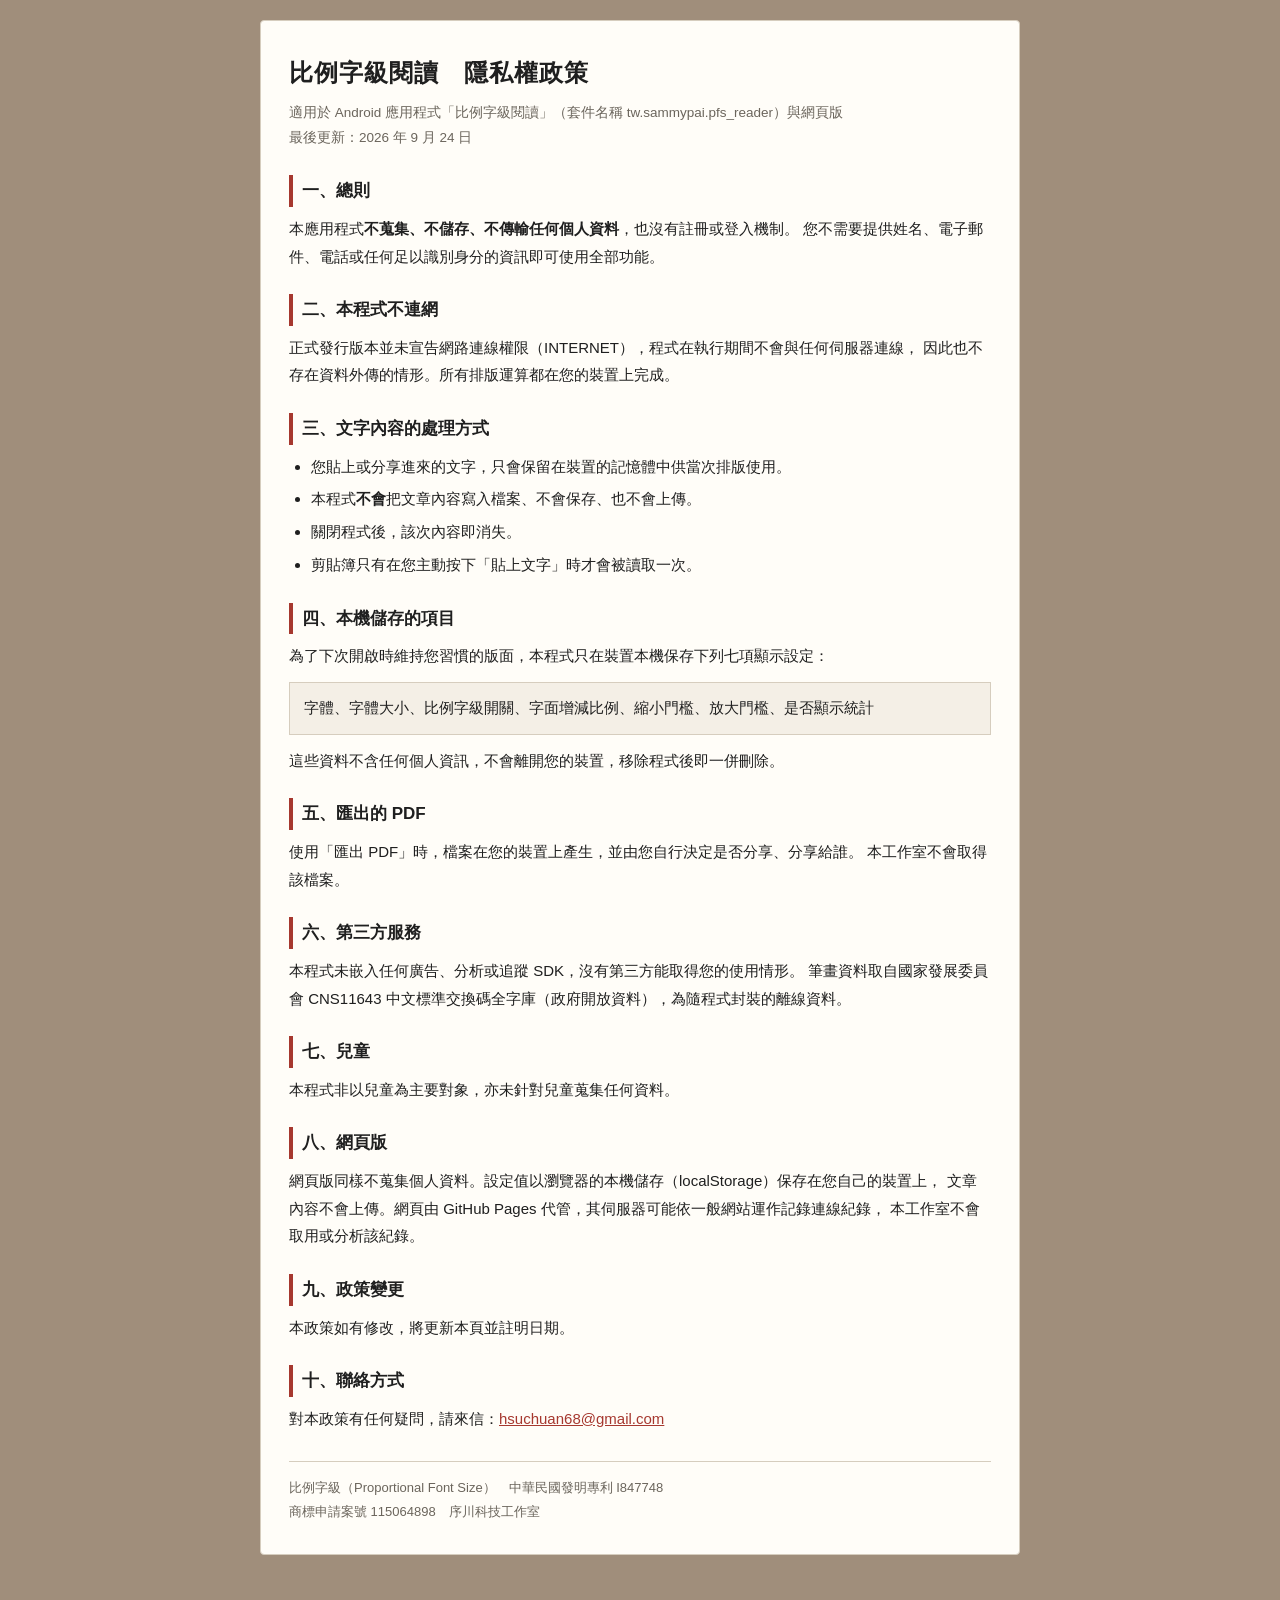
==== privacy/index.html @ 60777ffc "新增隱私權政策頁（Google Play 上架必要）" ====
<!DOCTYPE html><html lang="zh-Hant"><head><meta charset="UTF-8">
<meta name="viewport" content="width=device-width, initial-scale=1.0">
<title>比例字級閱讀　隱私權政策</title>
<style>
*{box-sizing:border-box;margin:0;padding:0}
body{background:#a08e7b;color:#1f1f1f;line-height:1.85;
     font-family:"Microsoft JhengHei","PingFang TC","Noto Sans TC",sans-serif;padding:20px 16px 48px}
.wrap{max-width:760px;margin:0 auto;background:#fffdf8;border:1px solid #d6cdbe;
      border-radius:4px;padding:30px 28px}
h1{font-size:24px;letter-spacing:1px;margin-bottom:6px}
.sub{font-size:13.5px;color:#6b655c;margin-bottom:20px}
h2{font-size:17px;margin:24px 0 8px;padding-left:9px;border-left:4px solid #a6382f}
p{font-size:15px;margin-bottom:9px}
ul{margin:0 0 10px 22px;font-size:15px}
li{margin-bottom:5px}
.box{background:#f4efe6;border:1px solid #d6cdbe;padding:12px 14px;margin:12px 0;font-size:14.5px}
footer{margin-top:28px;padding-top:14px;border-top:1px solid #d6cdbe;font-size:13px;color:#6b655c}
a{color:#a6382f}
</style></head><body><div class="wrap">
<h1>比例字級閱讀　隱私權政策</h1>
<div class="sub">適用於 Android 應用程式「比例字級閱讀」（套件名稱 tw.sammypai.pfs_reader）與網頁版<br>
最後更新：2026 年 9 月 24 日</div>

<h2>一、總則</h2>
<p>本應用程式<b>不蒐集、不儲存、不傳輸任何個人資料</b>，也沒有註冊或登入機制。
您不需要提供姓名、電子郵件、電話或任何足以識別身分的資訊即可使用全部功能。</p>

<h2>二、本程式不連網</h2>
<p>正式發行版本並未宣告網路連線權限（INTERNET），程式在執行期間不會與任何伺服器連線，
因此也不存在資料外傳的情形。所有排版運算都在您的裝置上完成。</p>

<h2>三、文字內容的處理方式</h2>
<ul>
<li>您貼上或分享進來的文字，只會保留在裝置的記憶體中供當次排版使用。</li>
<li>本程式<b>不會</b>把文章內容寫入檔案、不會保存、也不會上傳。</li>
<li>關閉程式後，該次內容即消失。</li>
<li>剪貼簿只有在您主動按下「貼上文字」時才會被讀取一次。</li>
</ul>

<h2>四、本機儲存的項目</h2>
<p>為了下次開啟時維持您習慣的版面，本程式只在裝置本機保存下列七項顯示設定：</p>
<div class="box">字體、字體大小、比例字級開關、字面增減比例、縮小門檻、放大門檻、是否顯示統計</div>
<p>這些資料不含任何個人資訊，不會離開您的裝置，移除程式後即一併刪除。</p>

<h2>五、匯出的 PDF</h2>
<p>使用「匯出 PDF」時，檔案在您的裝置上產生，並由您自行決定是否分享、分享給誰。
本工作室不會取得該檔案。</p>

<h2>六、第三方服務</h2>
<p>本程式未嵌入任何廣告、分析或追蹤 SDK，沒有第三方能取得您的使用情形。
筆畫資料取自國家發展委員會 CNS11643 中文標準交換碼全字庫（政府開放資料），為隨程式封裝的離線資料。</p>

<h2>七、兒童</h2>
<p>本程式非以兒童為主要對象，亦未針對兒童蒐集任何資料。</p>

<h2>八、網頁版</h2>
<p>網頁版同樣不蒐集個人資料。設定值以瀏覽器的本機儲存（localStorage）保存在您自己的裝置上，
文章內容不會上傳。網頁由 GitHub Pages 代管，其伺服器可能依一般網站運作記錄連線紀錄，
本工作室不會取用或分析該紀錄。</p>

<h2>九、政策變更</h2>
<p>本政策如有修改，將更新本頁並註明日期。</p>

<h2>十、聯絡方式</h2>
<p>對本政策有任何疑問，請來信：<a href="mailto:hsuchuan68@gmail.com">hsuchuan68@gmail.com</a></p>

<footer>
比例字級（Proportional Font Size）　中華民國發明專利 I847748<br>
商標申請案號 115064898　序川科技工作室
</footer>
</div></body></html>
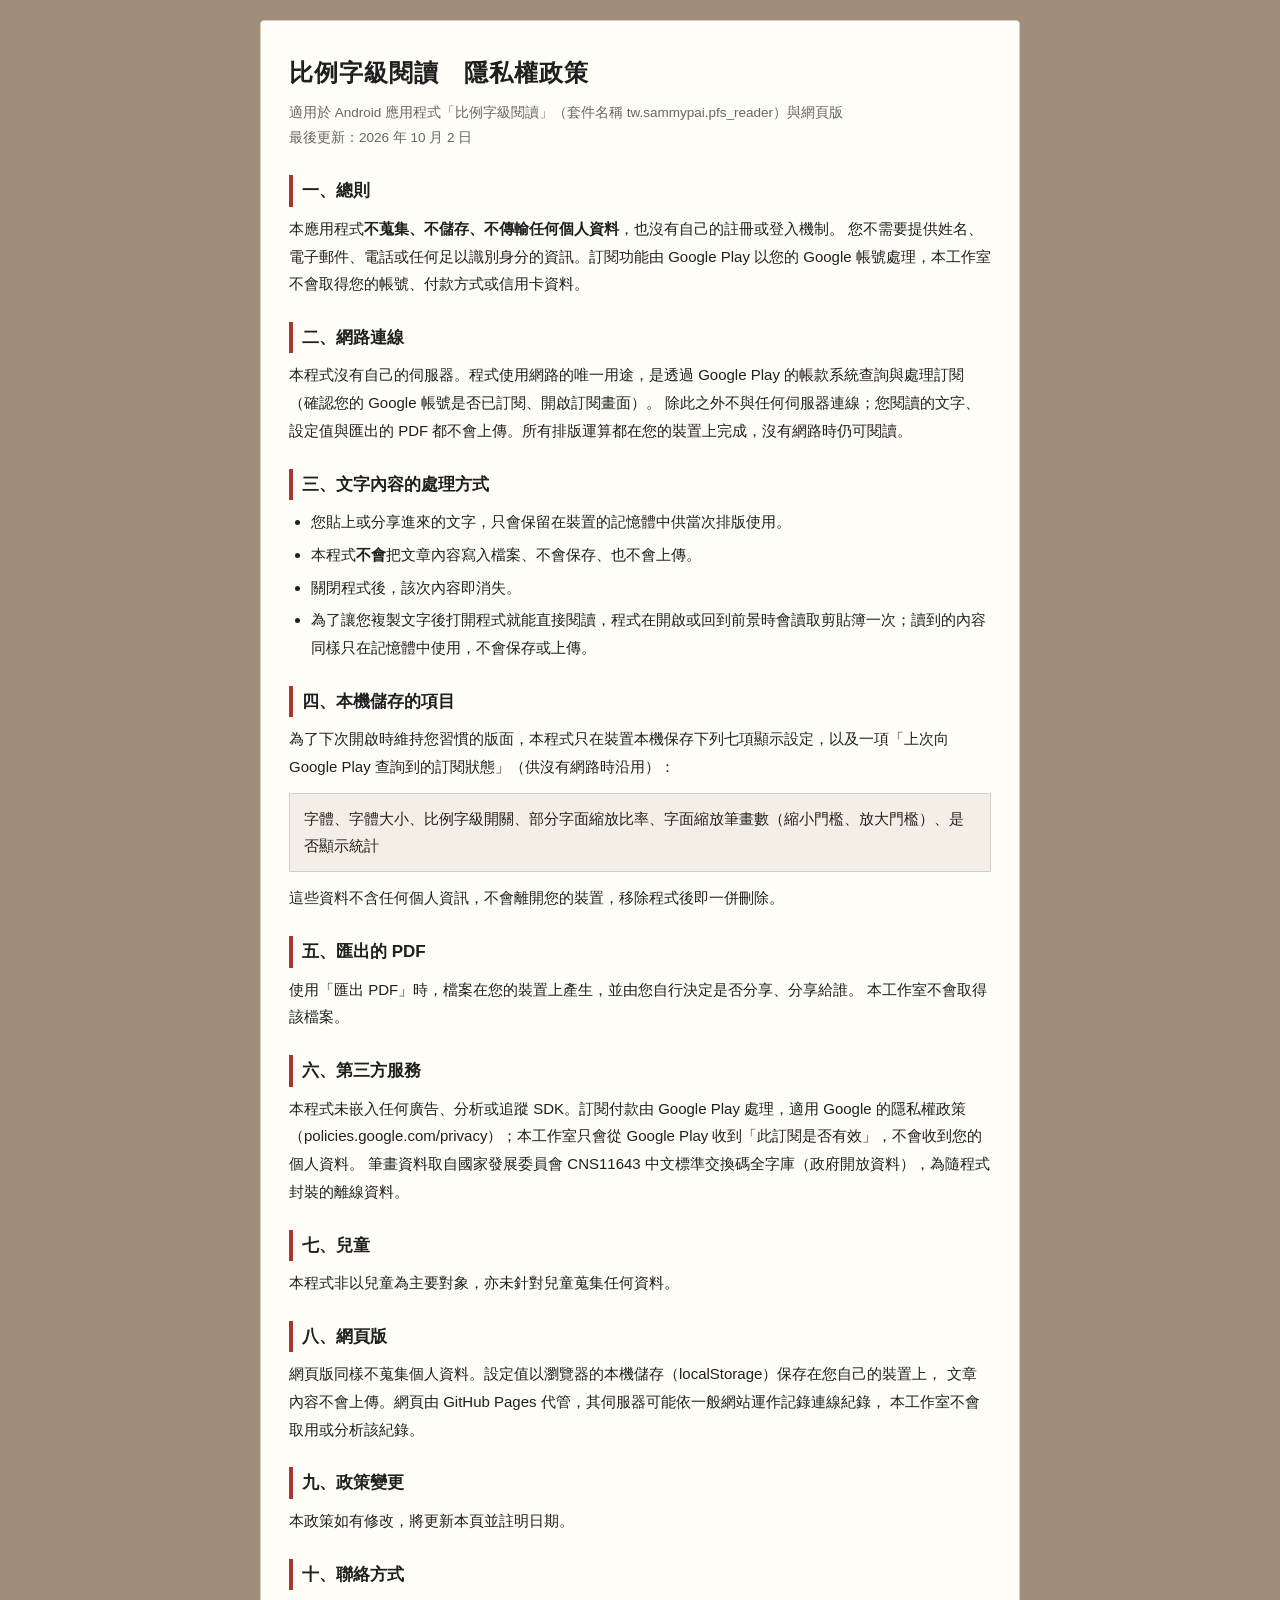
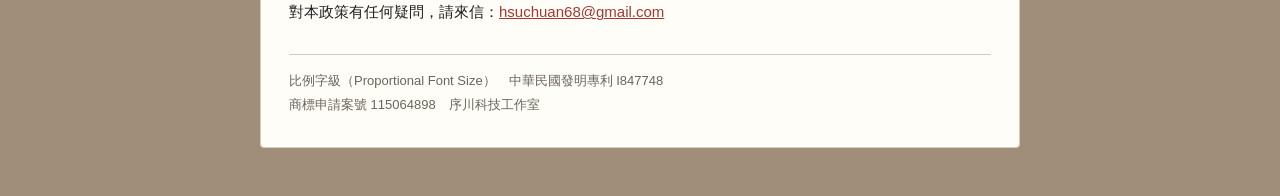
==== commit 32e0fb67: "privacy policy: Google Play billing disclosure (2026-10-02)" ====
--- a/privacy/index.html
+++ b/privacy/index.html
@@ -19,27 +19,27 @@
 </style></head><body><div class="wrap">
 <h1>比例字級閱讀　隱私權政策</h1>
 <div class="sub">適用於 Android 應用程式「比例字級閱讀」（套件名稱 tw.sammypai.pfs_reader）與網頁版<br>
-最後更新：2026 年 9 月 24 日</div>
+最後更新：2026 年 10 月 2 日</div>
 
 <h2>一、總則</h2>
-<p>本應用程式<b>不蒐集、不儲存、不傳輸任何個人資料</b>，也沒有註冊或登入機制。
-您不需要提供姓名、電子郵件、電話或任何足以識別身分的資訊即可使用全部功能。</p>
+<p>本應用程式<b>不蒐集、不儲存、不傳輸任何個人資料</b>，也沒有自己的註冊或登入機制。
+您不需要提供姓名、電子郵件、電話或任何足以識別身分的資訊。訂閱功能由 Google Play 以您的 Google 帳號處理，本工作室不會取得您的帳號、付款方式或信用卡資料。</p>
 
-<h2>二、本程式不連網</h2>
-<p>正式發行版本並未宣告網路連線權限（INTERNET），程式在執行期間不會與任何伺服器連線，
-因此也不存在資料外傳的情形。所有排版運算都在您的裝置上完成。</p>
+<h2>二、網路連線</h2>
+<p>本程式沒有自己的伺服器。程式使用網路的唯一用途，是透過 Google Play 的帳款系統查詢與處理訂閱（確認您的 Google 帳號是否已訂閱、開啟訂閱畫面）。
+除此之外不與任何伺服器連線；您閱讀的文字、設定值與匯出的 PDF 都不會上傳。所有排版運算都在您的裝置上完成，沒有網路時仍可閱讀。</p>
 
 <h2>三、文字內容的處理方式</h2>
 <ul>
 <li>您貼上或分享進來的文字，只會保留在裝置的記憶體中供當次排版使用。</li>
 <li>本程式<b>不會</b>把文章內容寫入檔案、不會保存、也不會上傳。</li>
 <li>關閉程式後，該次內容即消失。</li>
-<li>剪貼簿只有在您主動按下「貼上文字」時才會被讀取一次。</li>
+<li>為了讓您複製文字後打開程式就能直接閱讀，程式在開啟或回到前景時會讀取剪貼簿一次；讀到的內容同樣只在記憶體中使用，不會保存或上傳。</li>
 </ul>
 
 <h2>四、本機儲存的項目</h2>
-<p>為了下次開啟時維持您習慣的版面，本程式只在裝置本機保存下列七項顯示設定：</p>
-<div class="box">字體、字體大小、比例字級開關、字面增減比例、縮小門檻、放大門檻、是否顯示統計</div>
+<p>為了下次開啟時維持您習慣的版面，本程式只在裝置本機保存下列七項顯示設定，以及一項「上次向 Google Play 查詢到的訂閱狀態」（供沒有網路時沿用）：</p>
+<div class="box">字體、字體大小、比例字級開關、部分字面縮放比率、字面縮放筆畫數（縮小門檻、放大門檻）、是否顯示統計</div>
 <p>這些資料不含任何個人資訊，不會離開您的裝置，移除程式後即一併刪除。</p>
 
 <h2>五、匯出的 PDF</h2>
@@ -47,7 +47,7 @@
 本工作室不會取得該檔案。</p>
 
 <h2>六、第三方服務</h2>
-<p>本程式未嵌入任何廣告、分析或追蹤 SDK，沒有第三方能取得您的使用情形。
+<p>本程式未嵌入任何廣告、分析或追蹤 SDK。訂閱付款由 Google Play 處理，適用 Google 的隱私權政策（policies.google.com/privacy）；本工作室只會從 Google Play 收到「此訂閱是否有效」，不會收到您的個人資料。
 筆畫資料取自國家發展委員會 CNS11643 中文標準交換碼全字庫（政府開放資料），為隨程式封裝的離線資料。</p>
 
 <h2>七、兒童</h2>
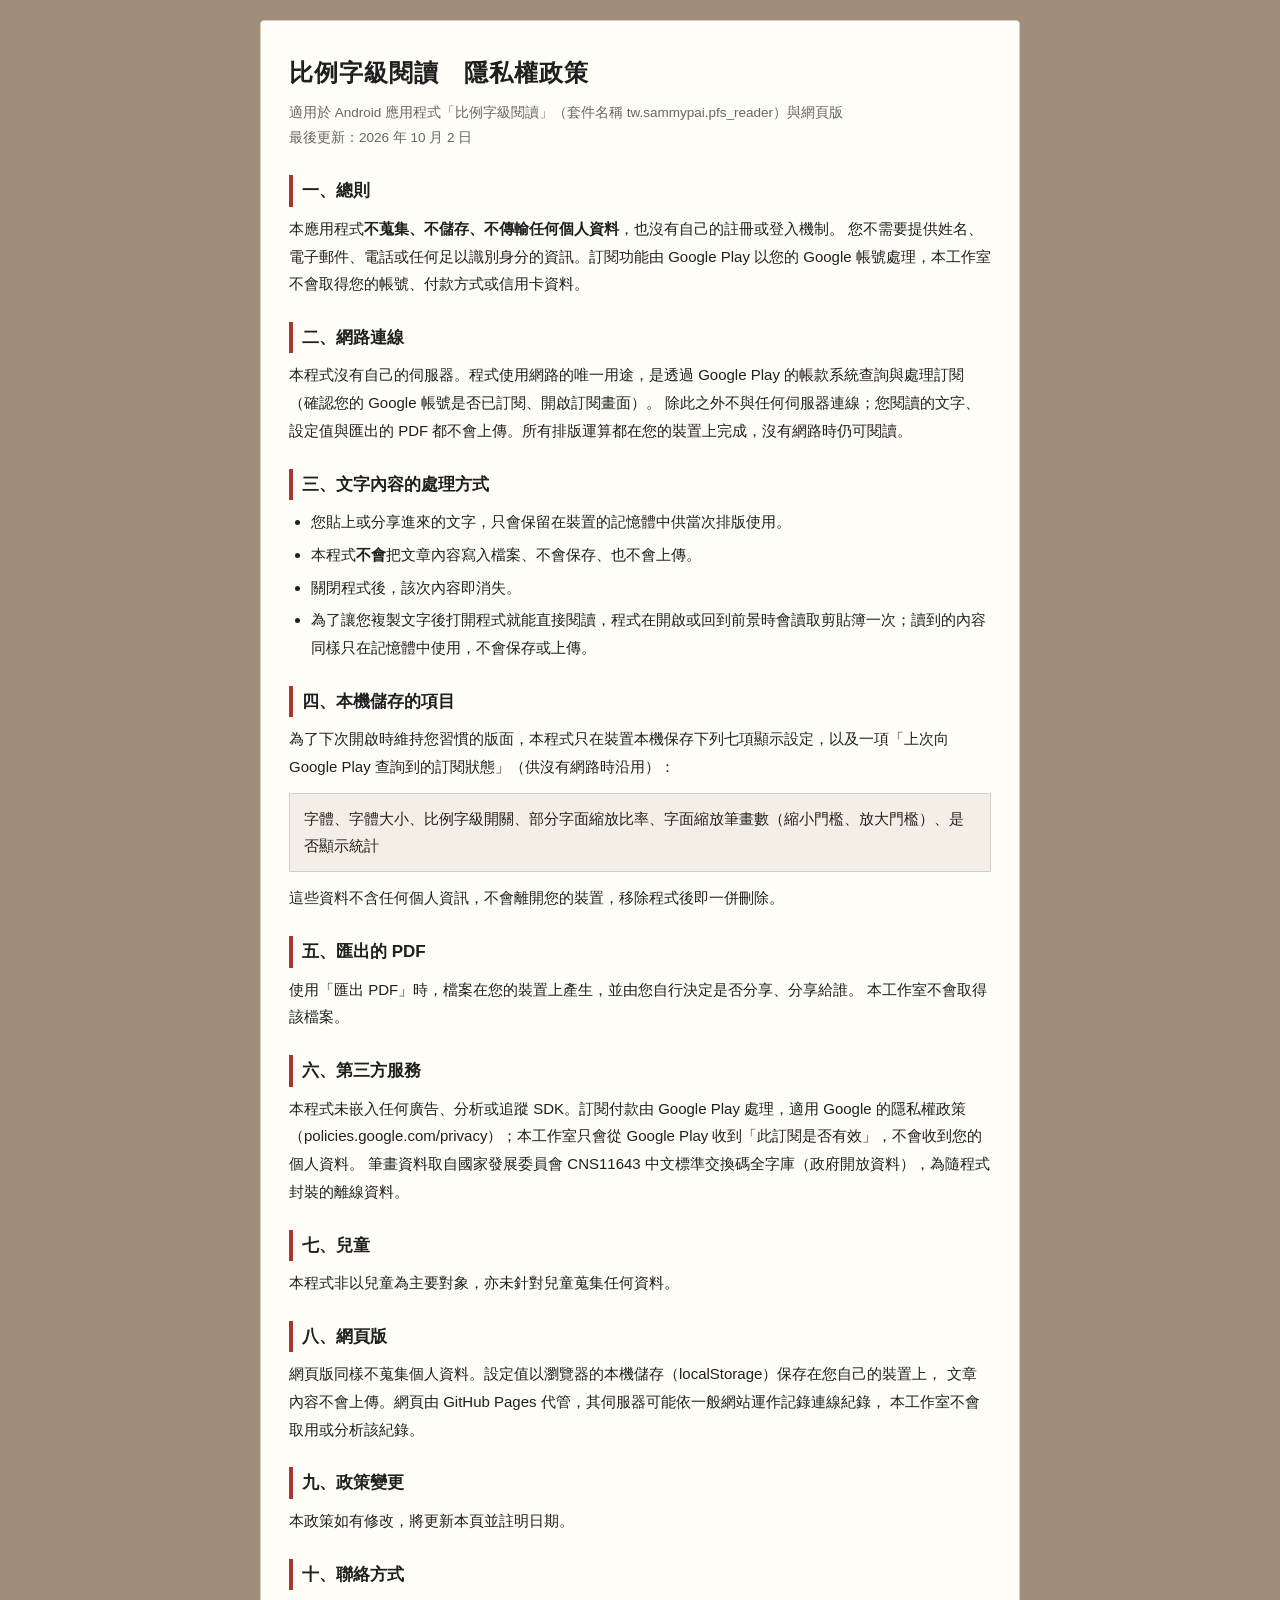
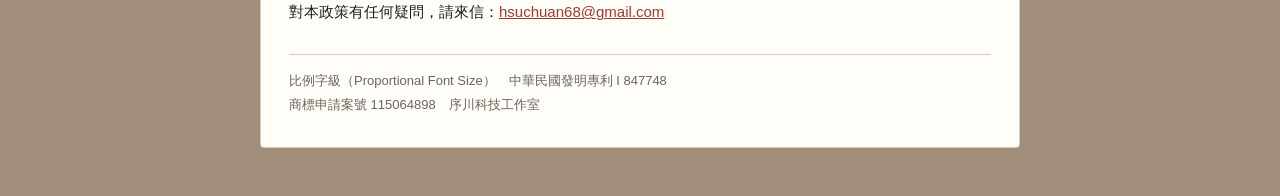
==== commit 4e17c446: "網頁版 3.0：首頁嵌入介紹影片、專利號改 I 847748；還原 9/23 與 10/2 誤刪的正楷字型切片、圖示、manifest 與受邀試用版（試用版設定改用獨立儲存鍵）" ====
--- a/privacy/index.html
+++ b/privacy/index.html
@@ -65,7 +65,7 @@
 <p>對本政策有任何疑問，請來信：<a href="mailto:hsuchuan68@gmail.com">hsuchuan68@gmail.com</a></p>
 
 <footer>
-比例字級（Proportional Font Size）　中華民國發明專利 I847748<br>
+比例字級（Proportional Font Size）　中華民國發明專利 I 847748<br>
 商標申請案號 115064898　序川科技工作室
 </footer>
 </div></body></html>
